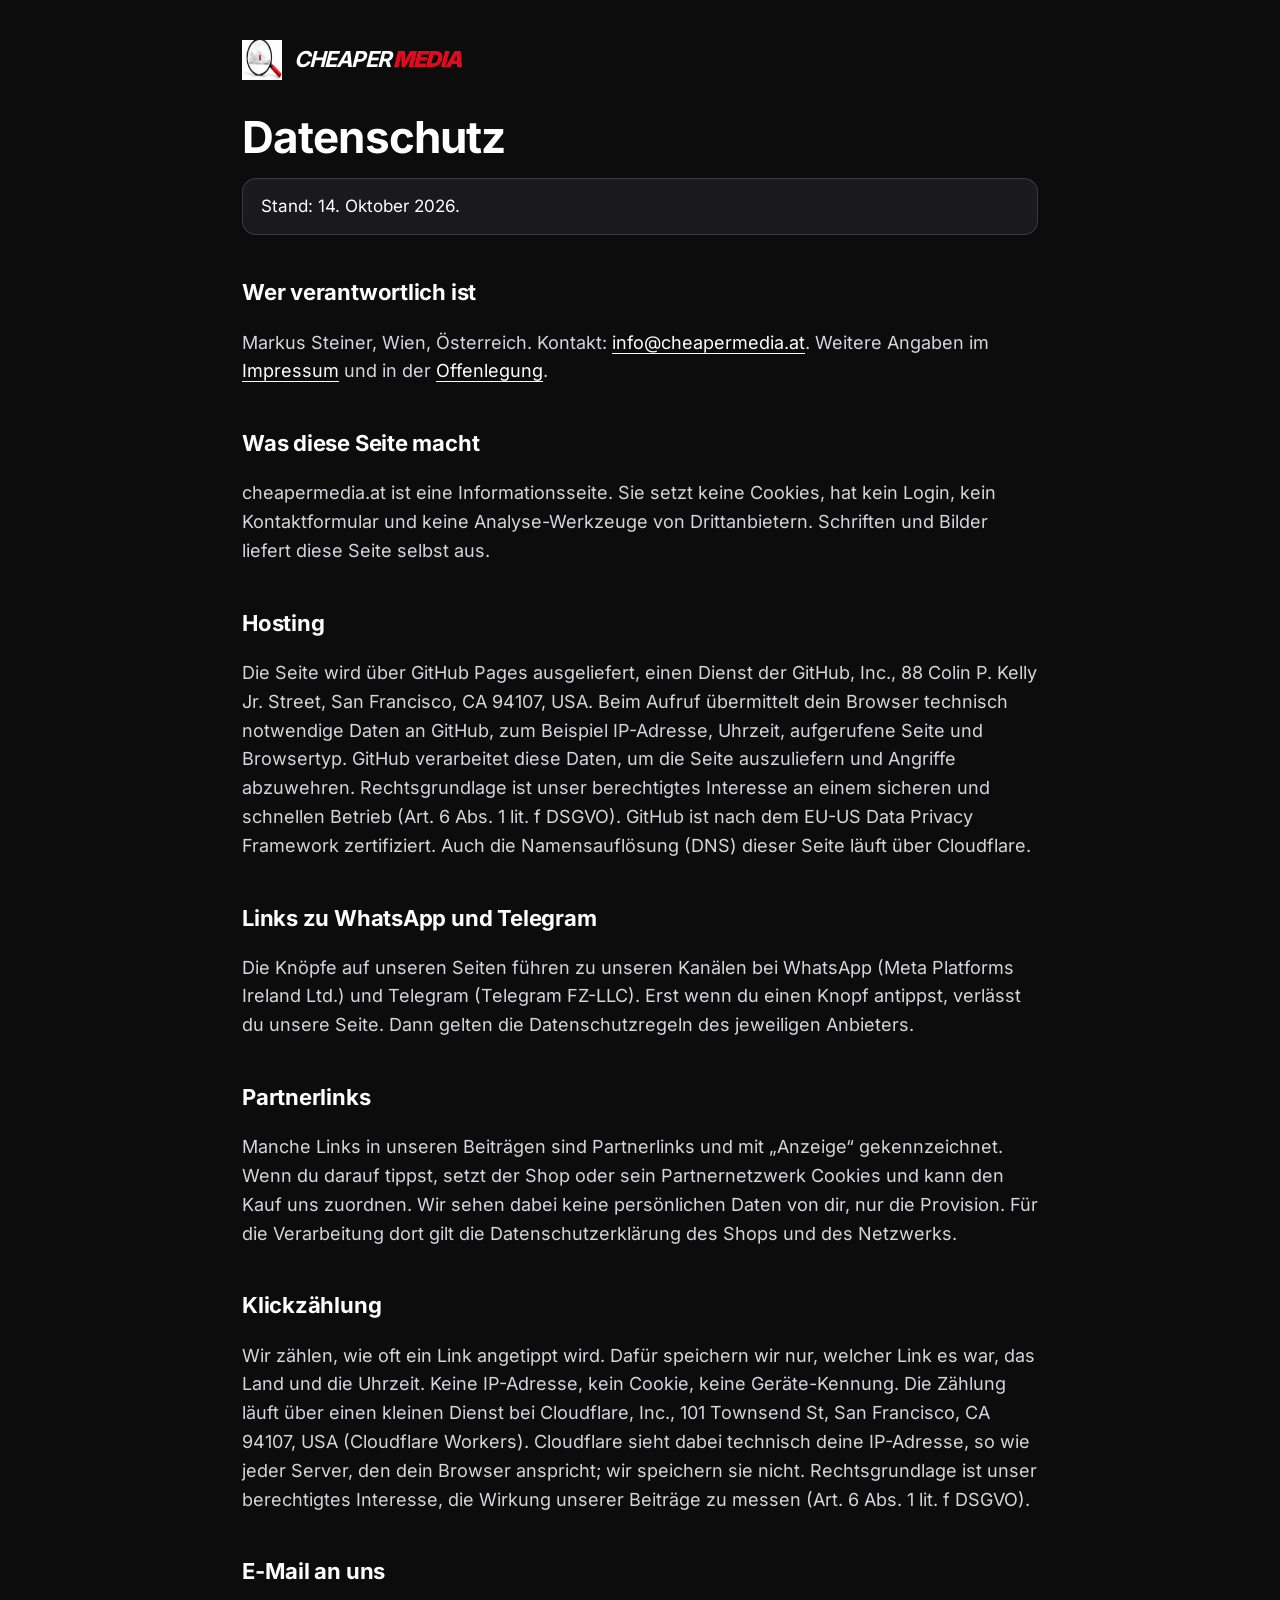
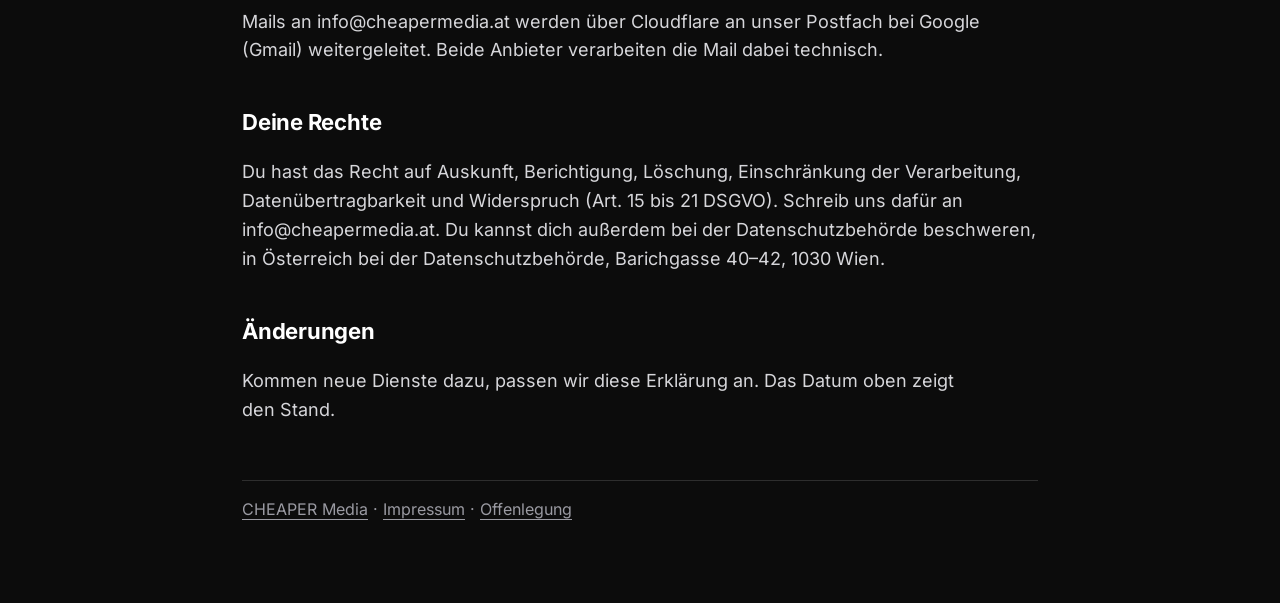
==== datenschutz/index.html @ 265d3794 "cheapermedia.at: Startseite, CHEAPER XMAS, Impressum, Offenlegung, Datenschutz Co-Authored-By: Claud" ====
<!doctype html>
<html lang="de">
<head>
<meta charset="utf-8">
<meta name="viewport" content="width=device-width, initial-scale=1">
<title>Datenschutz · CHEAPER Media</title>
<meta name="robots" content="noindex">
<link rel="icon" href="../assets/lupe.webp" type="image/webp">
<link rel="stylesheet" href="../assets/stil.css">
</head>
<body>
<main>
<a class="marke" href="/"><img src="../assets/lupe.webp" alt="" width="40" height="40"><span><b>Cheaper</b> <i>Media</i></span></a>
<h1>Datenschutz</h1>
<p class="hinweis">Stand: 14. Oktober 2026.</p>

<h2>Wer verantwortlich ist</h2>
<p>Markus Steiner, Wien, Österreich. Kontakt: <a href="mailto:info@cheapermedia.at">info@cheapermedia.at</a>. Weitere Angaben im <a href="../impressum/">Impressum</a> und in der <a href="../offenlegung/">Offenlegung</a>.</p>

<h2>Was diese Seite macht</h2>
<p>cheapermedia.at ist eine Informationsseite. Sie setzt keine Cookies, hat kein Login, kein Kontaktformular und keine Analyse-Werkzeuge von Drittanbietern. Schriften und Bilder liefert diese Seite selbst aus.</p>

<h2>Hosting</h2>
<p>Die Seite wird über GitHub Pages ausgeliefert, einen Dienst der GitHub, Inc., 88 Colin P. Kelly Jr. Street, San Francisco, CA 94107, USA. Beim Aufruf übermittelt dein Browser technisch notwendige Daten an GitHub, zum Beispiel IP-Adresse, Uhrzeit, aufgerufene Seite und Browsertyp. GitHub verarbeitet diese Daten, um die Seite auszuliefern und Angriffe abzuwehren. Rechtsgrundlage ist unser berechtigtes Interesse an einem sicheren und schnellen Betrieb (Art. 6 Abs. 1 lit. f DSGVO). GitHub ist nach dem EU-US Data Privacy Framework zertifiziert. Auch die Namensauflösung (DNS) dieser Seite läuft über Cloudflare.</p>

<h2>Links zu WhatsApp und Telegram</h2>
<p>Die Knöpfe auf unseren Seiten führen zu unseren Kanälen bei WhatsApp (Meta Platforms Ireland Ltd.) und Telegram (Telegram FZ-LLC). Erst wenn du einen Knopf antippst, verlässt du unsere Seite. Dann gelten die Datenschutzregeln des jeweiligen Anbieters.</p>

<h2>Partnerlinks</h2>
<p>Manche Links in unseren Beiträgen sind Partnerlinks und mit „Anzeige“ gekennzeichnet. Wenn du darauf tippst, setzt der Shop oder sein Partnernetzwerk Cookies und kann den Kauf uns zuordnen. Wir sehen dabei keine persönlichen Daten von dir, nur die Provision. Für die Verarbeitung dort gilt die Datenschutzerklärung des Shops und des Netzwerks.</p>

<h2>Klickzählung</h2>
<p>Wir zählen, wie oft ein Link angetippt wird. Dafür speichern wir nur, welcher Link es war, das Land und die Uhrzeit. Keine IP-Adresse, kein Cookie, keine Geräte-Kennung. Die Zählung läuft über einen kleinen Dienst bei Cloudflare, Inc., 101 Townsend St, San Francisco, CA 94107, USA (Cloudflare Workers). Cloudflare sieht dabei technisch deine IP-Adresse, so wie jeder Server, den dein Browser anspricht; wir speichern sie nicht. Rechtsgrundlage ist unser berechtigtes Interesse, die Wirkung unserer Beiträge zu messen (Art. 6 Abs. 1 lit. f DSGVO).</p>

<h2>E-Mail an uns</h2>
<p>Mails an info@cheapermedia.at werden über Cloudflare an unser Postfach bei Google (Gmail) weitergeleitet. Beide Anbieter verarbeiten die Mail dabei technisch.</p>

<h2>Deine Rechte</h2>
<p>Du hast das Recht auf Auskunft, Berichtigung, Löschung, Einschränkung der Verarbeitung, Datenübertragbarkeit und Widerspruch (Art. 15 bis 21 DSGVO). Schreib uns dafür an info@cheapermedia.at. Du kannst dich außerdem bei der Datenschutzbehörde beschweren, in Österreich bei der Datenschutzbehörde, Barichgasse 40–42, 1030 Wien.</p>

<h2>Änderungen</h2>
<p>Kommen neue Dienste dazu, passen wir diese Erklärung an. Das Datum oben zeigt den Stand.</p>

<footer><a href="/">CHEAPER Media</a> · <a href="../impressum/">Impressum</a> · <a href="../offenlegung/">Offenlegung</a></footer>
</main>
</body>
</html>
---- assets/stil.css ----
@font-face{font-family:"Inter";font-style:normal;font-weight:400 900;font-display:swap;src:url(fonts/inter-latin.woff2) format("woff2")}
:root{--bg:#0C0C0C;--flaeche:#1A1A1C;--linie:rgba(255,255,255,.14);--text:#fff;--text2:#d6d6da;--text3:#9a9aa2;--rot:#E10A1F;--gold:#E8B14A;color-scheme:dark}
*{box-sizing:border-box}
body{margin:0;background:var(--bg);color:var(--text);font:18px/1.6 "Inter",system-ui,sans-serif;-webkit-font-smoothing:antialiased}
main{max-width:46em;margin:0 auto;padding:40px 16px 80px}
a{color:var(--text);text-underline-offset:4px}
a:focus-visible{outline:3px solid var(--gold);outline-offset:3px}
h1{font-size:clamp(30px,6vw,44px);line-height:1.1;letter-spacing:-.02em;margin:24px 0 10px}
h2{font-size:22px;margin:40px 0 10px;letter-spacing:-.01em}
h3{font-size:18px;margin:0 0 6px}
p,li{color:var(--text2);text-wrap:pretty}
.marke{text-decoration:none;display:inline-flex;align-items:center;gap:12px;font-weight:900;font-style:italic;text-transform:uppercase;letter-spacing:-.04em;font-size:22px}
.marke img{width:40px;height:40px}
.marke b{color:var(--text)}.marke i{color:var(--rot)}
.hinweis{background:var(--flaeche);border:1px solid var(--linie);border-radius:14px;padding:14px 18px;color:var(--text);font-size:17px}
.kacheln{display:grid;grid-template-columns:repeat(auto-fit,minmax(230px,1fr));gap:14px;margin-top:18px}
.kachel{background:var(--flaeche);border:1px solid var(--linie);border-radius:14px;padding:18px;display:grid;gap:8px;align-content:start;min-width:0}
.kachel a.knopf,.knopf{display:inline-block;background:var(--rot);color:#fff;font-weight:800;text-decoration:none;padding:10px 20px;border-radius:999px;justify-self:start}
.bald{color:var(--text3);font-size:16px}
.post{background:#202c33;color:#e9edef;border-radius:12px;padding:10px 14px;white-space:pre-wrap;font-size:16px;line-height:1.5;margin:10px 0;max-width:30em}
.post .ad{font-size:13px;font-weight:700;letter-spacing:.04em;opacity:.75}
.offen{background:#3a2a00;color:#ffd98a;border-radius:6px;padding:0 6px}
footer{margin-top:56px;font-size:16px;color:var(--text3);border-top:1px solid var(--linie);padding-top:16px}
footer a{color:var(--text3)}
@media (prefers-reduced-motion:no-preference){a{transition:opacity .15s}a:hover{opacity:.8}}

/* CHEAPER XMAS (Unterseite /xmas/): weihnachtliche Farben ohne fremde Bilder; Fotos kommen später (Higgsfield) */
body.xmas{--bg:#0e1f17;--flaeche:#14291f;--linie:rgba(232,177,74,.25);--text:#fffaf0;--text2:#e3eadf;--text3:#a9b8ad;
  background:radial-gradient(circle at 20% 0%,#1b3a2a 0,transparent 55%),radial-gradient(circle at 90% 10%,#3a1418 0,transparent 45%),var(--bg)}
body.xmas::before{content:"";position:fixed;inset:0;pointer-events:none;opacity:.35;
  background-image:radial-gradient(2px 2px at 10% 20%,#fff 50%,transparent 51%),radial-gradient(1.5px 1.5px at 30% 70%,#fff 50%,transparent 51%),
  radial-gradient(2px 2px at 55% 35%,#fff 50%,transparent 51%),radial-gradient(1.5px 1.5px at 75% 80%,#fff 50%,transparent 51%),
  radial-gradient(2px 2px at 90% 45%,#fff 50%,transparent 51%);background-size:320px 320px}
@media (prefers-reduced-motion:no-preference){body.xmas::before{animation:schnee 30s linear infinite}}
@keyframes schnee{from{background-position:0 0}to{background-position:0 320px}}
body.xmas h1{color:var(--text)}body.xmas h1 .unter{color:var(--gold);font-weight:600}
body.xmas h2{color:var(--gold)}
body.xmas .hinweis{border-color:var(--gold)}
body.xmas .post{background:#102018;border:1px solid var(--linie)}
.lichter{height:10px;background:repeating-linear-gradient(90deg,#E10A1F 0 10px,transparent 10px 28px,#E8B14A 28px 38px,transparent 38px 56px,#3fa36b 56px 66px,transparent 66px 84px);
  -webkit-mask:radial-gradient(5px 5px at 50% 50%,#000 98%,transparent 100%) 0 0/28px 10px;mask:radial-gradient(5px 5px at 50% 50%,#000 98%,transparent 100%) 0 0/28px 10px}
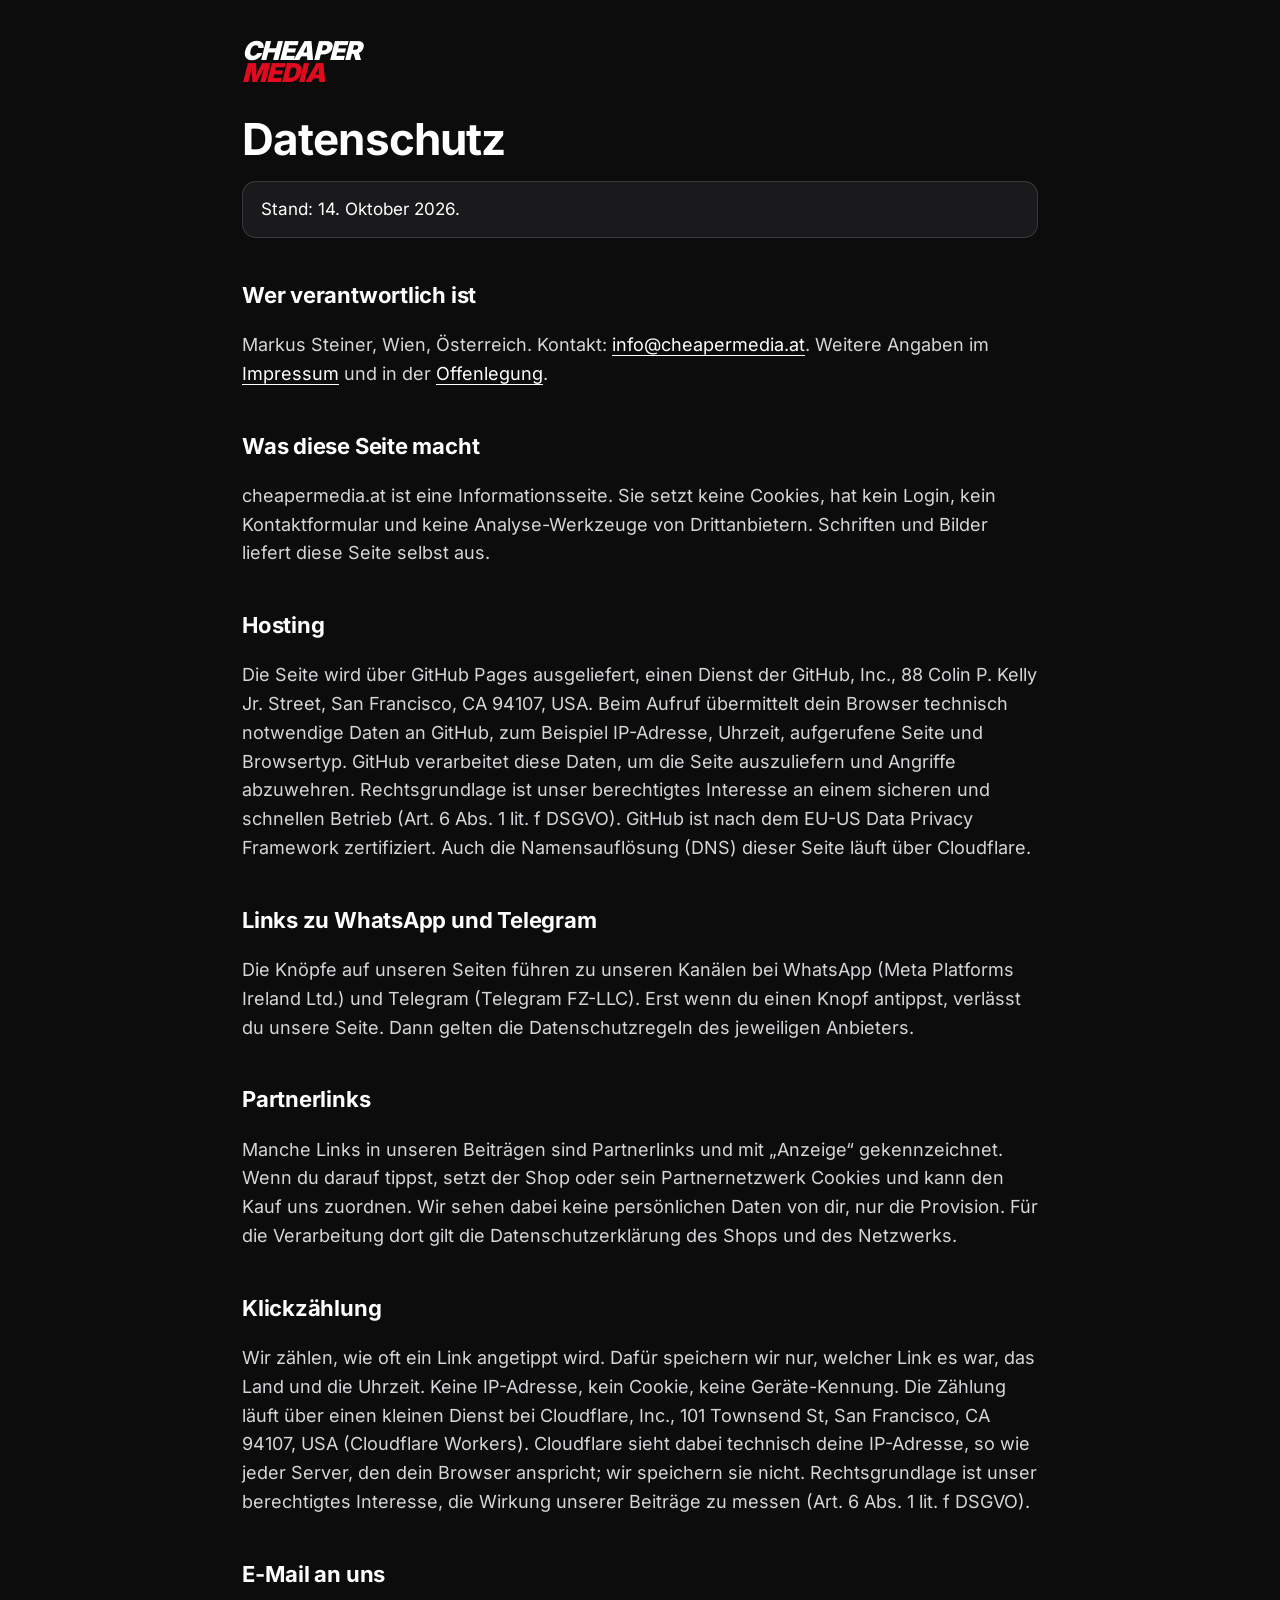
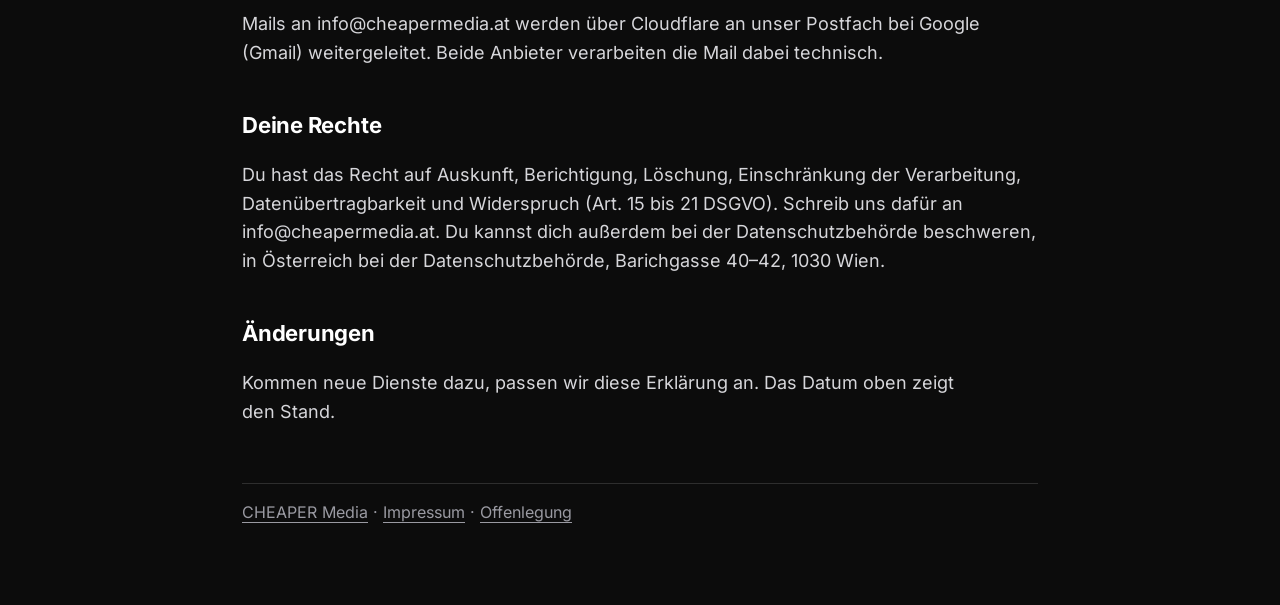
==== commit ba2a088d: "Wortmarke als Schrift statt Lupen-Foto (wie cheapersneakerdeals.de) Co-Authored-By: Claude Opus 5.5 " ====
--- a/datenschutz/index.html
+++ b/datenschutz/index.html
@@ -5,12 +5,11 @@
 <meta name="viewport" content="width=device-width, initial-scale=1">
 <title>Datenschutz · CHEAPER Media</title>
 <meta name="robots" content="noindex">
-<link rel="icon" href="../assets/lupe.webp" type="image/webp">
 <link rel="stylesheet" href="../assets/stil.css">
 </head>
 <body>
 <main>
-<a class="marke" href="/"><img src="../assets/lupe.webp" alt="" width="40" height="40"><span><b>Cheaper</b> <i>Media</i></span></a>
+<a class="marke" href="/" aria-label="CHEAPER Media, Startseite"><span class="wm" role="img" aria-label="CHEAPER Media"><b aria-hidden="true">Cheaper</b><i aria-hidden="true">Media</i></span></a>
 <h1>Datenschutz</h1>
 <p class="hinweis">Stand: 14. Oktober 2026.</p>
 
--- a/assets/stil.css
+++ b/assets/stil.css
@@ -9,9 +9,11 @@
 h2{font-size:22px;margin:40px 0 10px;letter-spacing:-.01em}
 h3{font-size:18px;margin:0 0 6px}
 p,li{color:var(--text2);text-wrap:pretty}
-.marke{text-decoration:none;display:inline-flex;align-items:center;gap:12px;font-weight:900;font-style:italic;text-transform:uppercase;letter-spacing:-.04em;font-size:22px}
-.marke img{width:40px;height:40px}
-.marke b{color:var(--text)}.marke i{color:var(--rot)}
+.marke{text-decoration:none;display:inline-block}
+/* Wortmarke als Schrift wie auf cheapersneakerdeals.de (keine Bilddatei) */
+.wm{display:inline-block;font-weight:900;font-style:italic;text-transform:uppercase;letter-spacing:-.045em;line-height:.86;font-size:26px}
+.wm b,.wm i{display:block;font-style:italic;font-weight:900}
+.wm b{color:#fff}.wm i{color:var(--rot)}
 .hinweis{background:var(--flaeche);border:1px solid var(--linie);border-radius:14px;padding:14px 18px;color:var(--text);font-size:17px}
 .kacheln{display:grid;grid-template-columns:repeat(auto-fit,minmax(230px,1fr));gap:14px;margin-top:18px}
 .kachel{background:var(--flaeche);border:1px solid var(--linie);border-radius:14px;padding:18px;display:grid;gap:8px;align-content:start;min-width:0}
